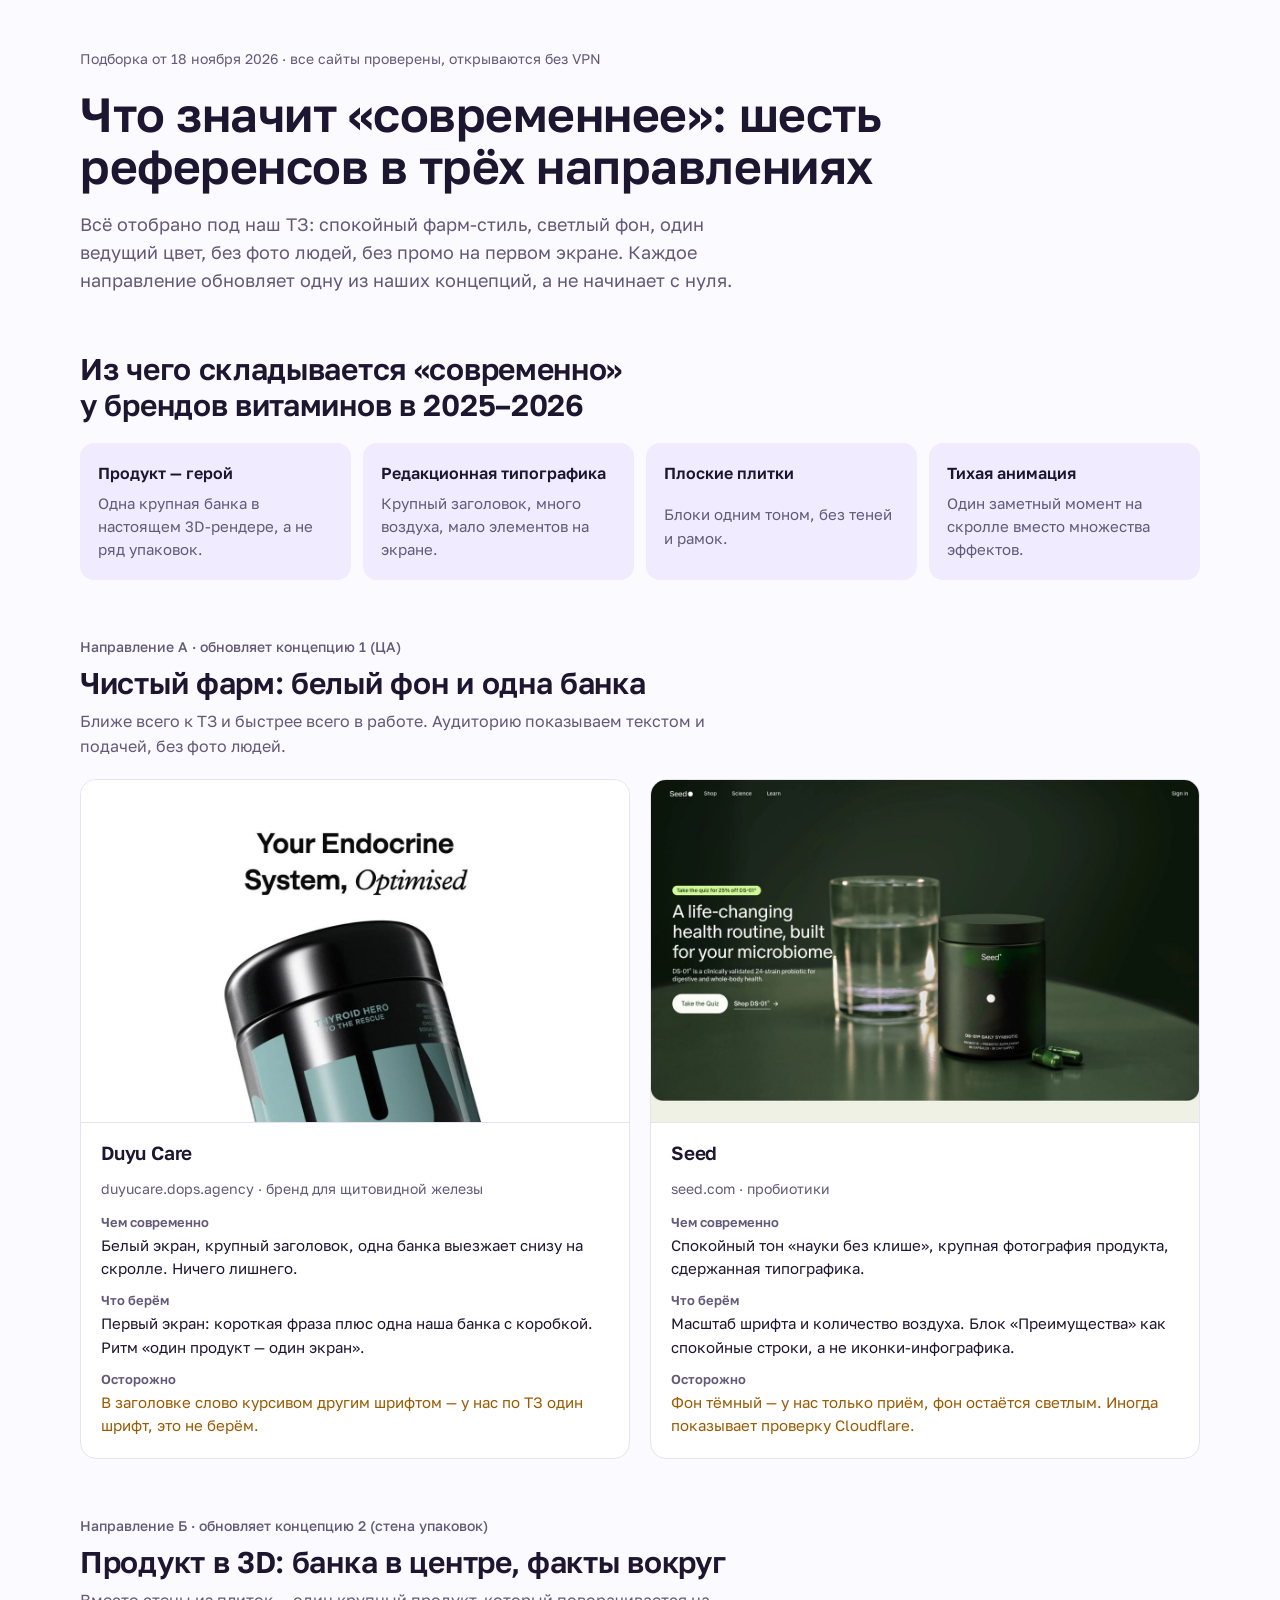
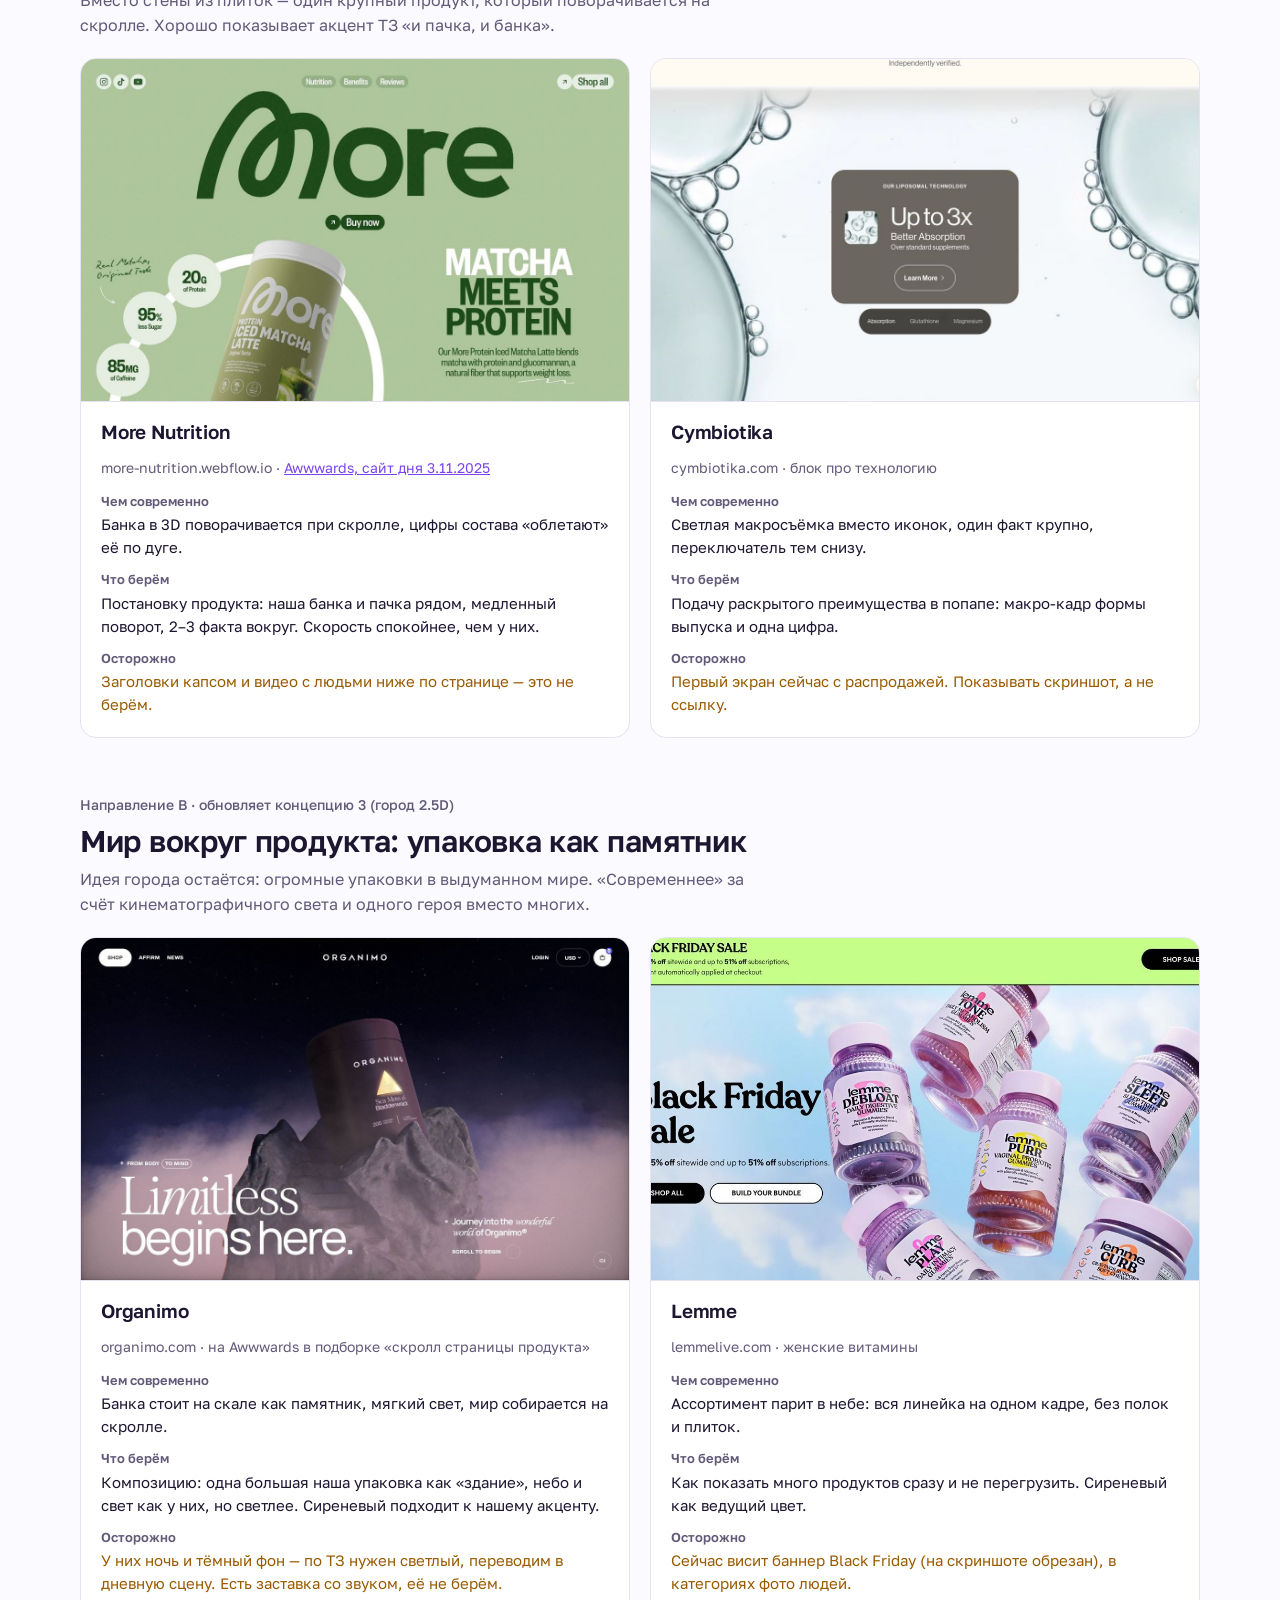
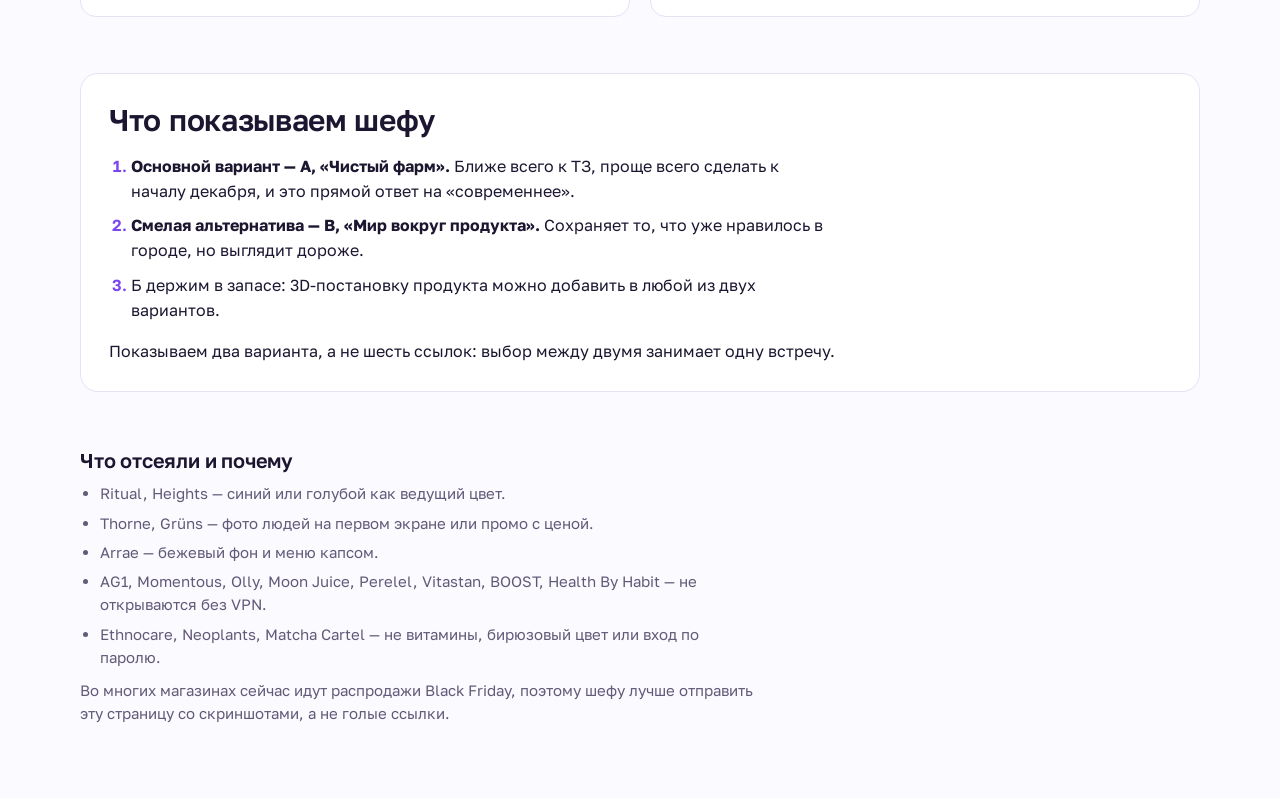
==== references/index.html @ 9828697a "Add reference board for the 'more modern' direction Co-Authored-By: Claude Opus 5.5 <noreply@anthrop" ====
<!doctype html>
<html lang="ru">
<head>
<meta charset="utf-8">
<meta name="viewport" content="width=device-width, initial-scale=1, viewport-fit=cover">
<meta name="robots" content="noindex">
<style>:root{color-scheme:light}body{margin:0;font:14px system-ui,sans-serif}img{max-width:100%}[hidden]{display:none!important}</style>
<title>Витаниум — референсы</title>
<link rel="preconnect" href="https://fonts.googleapis.com">
<link rel="stylesheet" href="https://fonts.googleapis.com/css2?family=Golos+Text:wght@400;500;600&display=swap">
<style>
/* Layout: narrow reading column; each direction is a band with two reference cards side by side, stacking on phones */
:root {
  --bg: #fbfaff;
  --surface: #ffffff;
  --fg: #1d1630;
  --muted: #625a78;
  --line: #e6e1f3;
  --accent: #7a45f0;
  --accent-soft: #f1ebff;
  --warn: #9a5a00;
  --font: "Golos Text", system-ui, -apple-system, "Segoe UI", Roboto, sans-serif;
}
@media (prefers-color-scheme: dark) { :root:not([data-theme="light"]) {
  --bg: #141020; --surface: #1c1730; --fg: #eeeaf7; --muted: #a79fbd; --line: #2e2747;
  --accent: #b393ff; --accent-soft: #261f40; --warn: #f0b45c; color-scheme: dark } }
:root[data-theme="dark"] {
  --bg: #141020; --surface: #1c1730; --fg: #eeeaf7; --muted: #a79fbd; --line: #2e2747;
  --accent: #b393ff; --accent-soft: #261f40; --warn: #f0b45c; color-scheme: dark }

body { background: var(--bg); color: var(--fg); font-family: var(--font); font-size: 16px; line-height: 1.55; }
.wrap { max-width: 1120px; margin: 0 auto; padding-left: max(16px, env(safe-area-inset-left, 0px)); padding-right: max(16px, env(safe-area-inset-right, 0px)); padding-block: 48px 72px; display: grid; gap: 56px; }
h1, h2, h3 { text-wrap: balance; margin: 0; font-weight: 600; letter-spacing: -0.01em; }
h1 { font-size: clamp(30px, 4.6vw, 48px); line-height: 1.1; }
h2 { font-size: clamp(22px, 2.8vw, 30px); line-height: 1.2; }
h3 { font-size: 19px; line-height: 1.3; }
p { margin: 0; }
a { color: var(--accent); }
a:focus-visible { outline: 2px solid var(--accent); outline-offset: 2px; border-radius: 2px; }
.lede { max-width: 62ch; color: var(--muted); font-size: 18px; }
.intro { display: grid; gap: 18px; }
.date { color: var(--muted); font-size: 14px; }

.traits { display: grid; grid-template-columns: repeat(auto-fit, minmax(220px, 1fr)); gap: 12px; }
.trait { background: var(--accent-soft); border-radius: 14px; padding: 18px; display: grid; gap: 6px; }
.trait b { font-weight: 600; }
.trait span { color: var(--muted); font-size: 15px; }

.dir { display: grid; gap: 20px; }
.dir-head { display: grid; gap: 8px; max-width: 70ch; }
.tag { font-size: 14px; font-weight: 500; color: var(--accent); }
.dir-head p { color: var(--muted); }
.cards { display: grid; grid-template-columns: repeat(auto-fit, minmax(300px, 1fr)); gap: 20px; }
.card { background: var(--surface); border: 1px solid var(--line); border-radius: 16px; overflow: hidden; display: grid; grid-template-rows: auto 1fr; min-width: 0; }
.card img { display: block; width: 100%; aspect-ratio: 16 / 10; object-fit: cover; object-position: top; border-bottom: 1px solid var(--line); }
.card-body { padding: 18px 20px 20px; display: grid; gap: 12px; align-content: start; min-width: 0; }
.card-body h3 a { color: var(--fg); text-decoration: none; }
.card-body h3 a:hover { color: var(--accent); }
.url { font-size: 14px; color: var(--muted); overflow-wrap: anywhere; }
dl { margin: 0; display: grid; gap: 10px; }
dt { font-size: 13px; font-weight: 600; color: var(--muted); }
dd { margin: 2px 0 0; font-size: 15px; }
.careful dd { color: var(--warn); }

.pick { background: var(--surface); border: 1px solid var(--line); border-radius: 18px; padding: 28px; display: grid; gap: 16px; }
.pick ol { margin: 0; padding-left: 22px; display: grid; gap: 10px; max-width: 70ch; }
.pick li::marker { color: var(--accent); font-weight: 600; }
.notes { display: grid; gap: 10px; color: var(--muted); font-size: 15px; max-width: 75ch; }
.notes h2 { color: var(--fg); font-size: 20px; }
.notes ul { margin: 0; padding-left: 20px; display: grid; gap: 6px; }
</style>
</head>
<body>

<div class="wrap">

  <header class="intro">
    <p class="date">Подборка от 18 ноября 2026 · все сайты проверены, открываются без VPN</p>
    <h1>Что значит «современнее»: шесть референсов в трёх направлениях</h1>
    <p class="lede">Всё отобрано под наш ТЗ: спокойный фарм-стиль, светлый фон, один ведущий цвет, без фото людей, без промо на первом экране. Каждое направление обновляет одну из наших концепций, а не начинает с нуля.</p>
  </header>

  <section class="dir" aria-labelledby="t-traits">
    <div class="dir-head">
      <h2 id="t-traits">Из чего складывается «современно» у брендов витаминов в 2025–2026</h2>
    </div>
    <div class="traits">
      <div class="trait"><b>Продукт — герой</b><span>Одна крупная банка в настоящем 3D-рендере, а не ряд упаковок.</span></div>
      <div class="trait"><b>Редакционная типографика</b><span>Крупный заголовок, много воздуха, мало элементов на экране.</span></div>
      <div class="trait"><b>Плоские плитки</b><span>Блоки одним тоном, без теней и рамок.</span></div>
      <div class="trait"><b>Тихая анимация</b><span>Один заметный момент на скролле вместо множества эффектов.</span></div>
    </div>
  </section>

  <section class="dir" aria-labelledby="t-a">
    <div class="dir-head">
      <p class="tag">Направление А · обновляет концепцию 1 (ЦА)</p>
      <h2 id="t-a">Чистый фарм: белый фон и одна банка</h2>
      <p>Ближе всего к ТЗ и быстрее всего в работе. Аудиторию показываем текстом и подачей, без фото людей.</p>
    </div>
    <div class="cards">
      <article class="card">
        <img src="img/duyu-jar.jpg" alt="Duyu Care: белый экран, заголовок «Your Endocrine System, Optimised», под ним выезжает чёрная банка" loading="lazy">
        <div class="card-body">
          <h3><a href="https://duyucare.dops.agency/" target="_blank" rel="noopener">Duyu Care</a></h3>
          <p class="url">duyucare.dops.agency · бренд для щитовидной железы</p>
          <dl>
            <div><dt>Чем современно</dt><dd>Белый экран, крупный заголовок, одна банка выезжает снизу на скролле. Ничего лишнего.</dd></div>
            <div><dt>Что берём</dt><dd>Первый экран: короткая фраза плюс одна наша банка с коробкой. Ритм «один продукт — один экран».</dd></div>
            <div class="careful"><dt>Осторожно</dt><dd>В заголовке слово курсивом другим шрифтом — у нас по ТЗ один шрифт, это не берём.</dd></div>
          </dl>
        </div>
      </article>
      <article class="card">
        <img src="img/seed-hero.jpg" alt="Seed: тёмно-зелёный кадр, банка и стакан воды на столе, заголовок слева" loading="lazy">
        <div class="card-body">
          <h3><a href="https://seed.com/" target="_blank" rel="noopener">Seed</a></h3>
          <p class="url">seed.com · пробиотики</p>
          <dl>
            <div><dt>Чем современно</dt><dd>Спокойный тон «науки без клише», крупная фотография продукта, сдержанная типографика.</dd></div>
            <div><dt>Что берём</dt><dd>Масштаб шрифта и количество воздуха. Блок «Преимущества» как спокойные строки, а не иконки-инфографика.</dd></div>
            <div class="careful"><dt>Осторожно</dt><dd>Фон тёмный — у нас только приём, фон остаётся светлым. Иногда показывает проверку Cloudflare.</dd></div>
          </dl>
        </div>
      </article>
    </div>
  </section>

  <section class="dir" aria-labelledby="t-b">
    <div class="dir-head">
      <p class="tag">Направление Б · обновляет концепцию 2 (стена упаковок)</p>
      <h2 id="t-b">Продукт в 3D: банка в центре, факты вокруг</h2>
      <p>Вместо стены из плиток — один крупный продукт, который поворачивается на скролле. Хорошо показывает акцент ТЗ «и пачка, и банка».</p>
    </div>
    <div class="cards">
      <article class="card">
        <img src="img/more-hero.jpg" alt="More Nutrition: зелёный экран, крупная банка в 3D, вокруг кружки с цифрами 20 г, 95 %, 85 мг" loading="lazy">
        <div class="card-body">
          <h3><a href="https://more-nutrition.webflow.io/" target="_blank" rel="noopener">More Nutrition</a></h3>
          <p class="url">more-nutrition.webflow.io · <a href="https://www.awwwards.com/more-nutrition-you-deserve-more.html" target="_blank" rel="noopener">Awwwards, сайт дня 3.11.2025</a></p>
          <dl>
            <div><dt>Чем современно</dt><dd>Банка в 3D поворачивается при скролле, цифры состава «облетают» её по дуге.</dd></div>
            <div><dt>Что берём</dt><dd>Постановку продукта: наша банка и пачка рядом, медленный поворот, 2–3 факта вокруг. Скорость спокойнее, чем у них.</dd></div>
            <div class="careful"><dt>Осторожно</dt><dd>Заголовки капсом и видео с людьми ниже по странице — это не берём.</dd></div>
          </dl>
        </div>
      </article>
      <article class="card">
        <img src="img/cymb-science.jpg" alt="Cymbiotika: макросъёмка пузырьков на светлом фоне, по центру карточка «Up to 3x Better Absorption»" loading="lazy">
        <div class="card-body">
          <h3><a href="https://cymbiotika.com/" target="_blank" rel="noopener">Cymbiotika</a></h3>
          <p class="url">cymbiotika.com · блок про технологию</p>
          <dl>
            <div><dt>Чем современно</dt><dd>Светлая макросъёмка вместо иконок, один факт крупно, переключатель тем снизу.</dd></div>
            <div><dt>Что берём</dt><dd>Подачу раскрытого преимущества в попапе: макро-кадр формы выпуска и одна цифра.</dd></div>
            <div class="careful"><dt>Осторожно</dt><dd>Первый экран сейчас с распродажей. Показывать скриншот, а не ссылку.</dd></div>
          </dl>
        </div>
      </article>
    </div>
  </section>

  <section class="dir" aria-labelledby="t-c">
    <div class="dir-head">
      <p class="tag">Направление В · обновляет концепцию 3 (город 2.5D)</p>
      <h2 id="t-c">Мир вокруг продукта: упаковка как памятник</h2>
      <p>Идея города остаётся: огромные упаковки в выдуманном мире. «Современнее» за счёт кинематографичного света и одного героя вместо многих.</p>
    </div>
    <div class="cards">
      <article class="card">
        <img src="img/organimo-hero.jpg" alt="Organimo: банка стоит на скале среди облаков, сиреневое небо, заголовок «Limitless begins here»" loading="lazy">
        <div class="card-body">
          <h3><a href="https://organimo.com/" target="_blank" rel="noopener">Organimo</a></h3>
          <p class="url">organimo.com · на Awwwards в подборке «скролл страницы продукта»</p>
          <dl>
            <div><dt>Чем современно</dt><dd>Банка стоит на скале как памятник, мягкий свет, мир собирается на скролле.</dd></div>
            <div><dt>Что берём</dt><dd>Композицию: одна большая наша упаковка как «здание», небо и свет как у них, но светлее. Сиреневый подходит к нашему акценту.</dd></div>
            <div class="careful"><dt>Осторожно</dt><dd>У них ночь и тёмный фон — по ТЗ нужен светлый, переводим в дневную сцену. Есть заставка со звуком, её не берём.</dd></div>
          </dl>
        </div>
      </article>
      <article class="card">
        <img src="img/lemme-hero.jpg" alt="Lemme: банки витаминов с сиреневыми крышками парят в небе" loading="lazy">
        <div class="card-body">
          <h3><a href="https://lemmelive.com/" target="_blank" rel="noopener">Lemme</a></h3>
          <p class="url">lemmelive.com · женские витамины</p>
          <dl>
            <div><dt>Чем современно</dt><dd>Ассортимент парит в небе: вся линейка на одном кадре, без полок и плиток.</dd></div>
            <div><dt>Что берём</dt><dd>Как показать много продуктов сразу и не перегрузить. Сиреневый как ведущий цвет.</dd></div>
            <div class="careful"><dt>Осторожно</dt><dd>Сейчас висит баннер Black Friday (на скриншоте обрезан), в категориях фото людей.</dd></div>
          </dl>
        </div>
      </article>
    </div>
  </section>

  <section class="pick" aria-labelledby="t-pick">
    <h2 id="t-pick">Что показываем шефу</h2>
    <ol>
      <li><b>Основной вариант — А, «Чистый фарм».</b> Ближе всего к ТЗ, проще всего сделать к началу декабря, и это прямой ответ на «современнее».</li>
      <li><b>Смелая альтернатива — В, «Мир вокруг продукта».</b> Сохраняет то, что уже нравилось в городе, но выглядит дороже.</li>
      <li>Б держим в запасе: 3D-постановку продукта можно добавить в любой из двух вариантов.</li>
    </ol>
    <p>Показываем два варианта, а не шесть ссылок: выбор между двумя занимает одну встречу.</p>
  </section>

  <section class="notes" aria-labelledby="t-notes">
    <h2 id="t-notes">Что отсеяли и почему</h2>
    <ul>
      <li>Ritual, Heights — синий или голубой как ведущий цвет.</li>
      <li>Thorne, Grüns — фото людей на первом экране или промо с ценой.</li>
      <li>Arrae — бежевый фон и меню капсом.</li>
      <li>AG1, Momentous, Olly, Moon Juice, Perelel, Vitastan, BOOST, Health By Habit — не открываются без VPN.</li>
      <li>Ethnocare, Neoplants, Matcha Cartel — не витамины, бирюзовый цвет или вход по паролю.</li>
    </ul>
    <p>Во многих магазинах сейчас идут распродажи Black Friday, поэтому шефу лучше отправить эту страницу со скриншотами, а не голые ссылки.</p>
  </section>

</div>
</body>
</html>
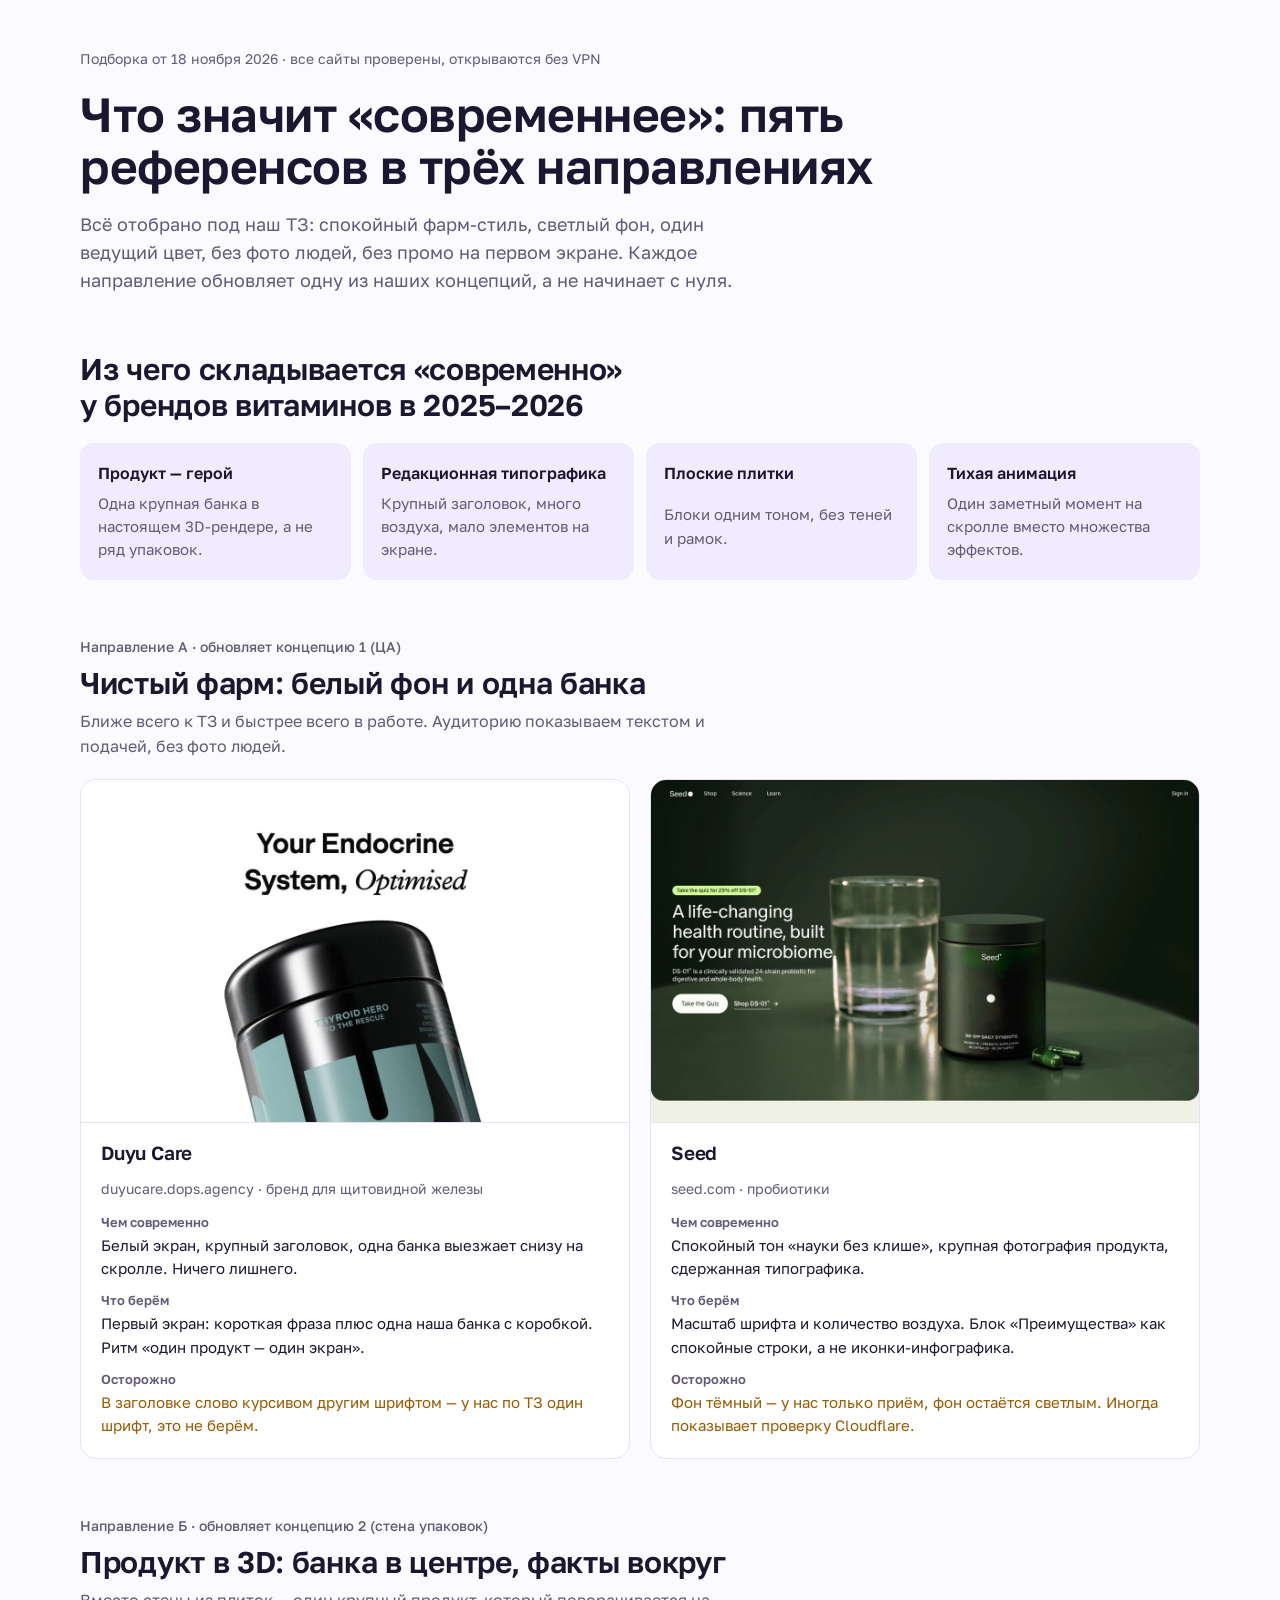
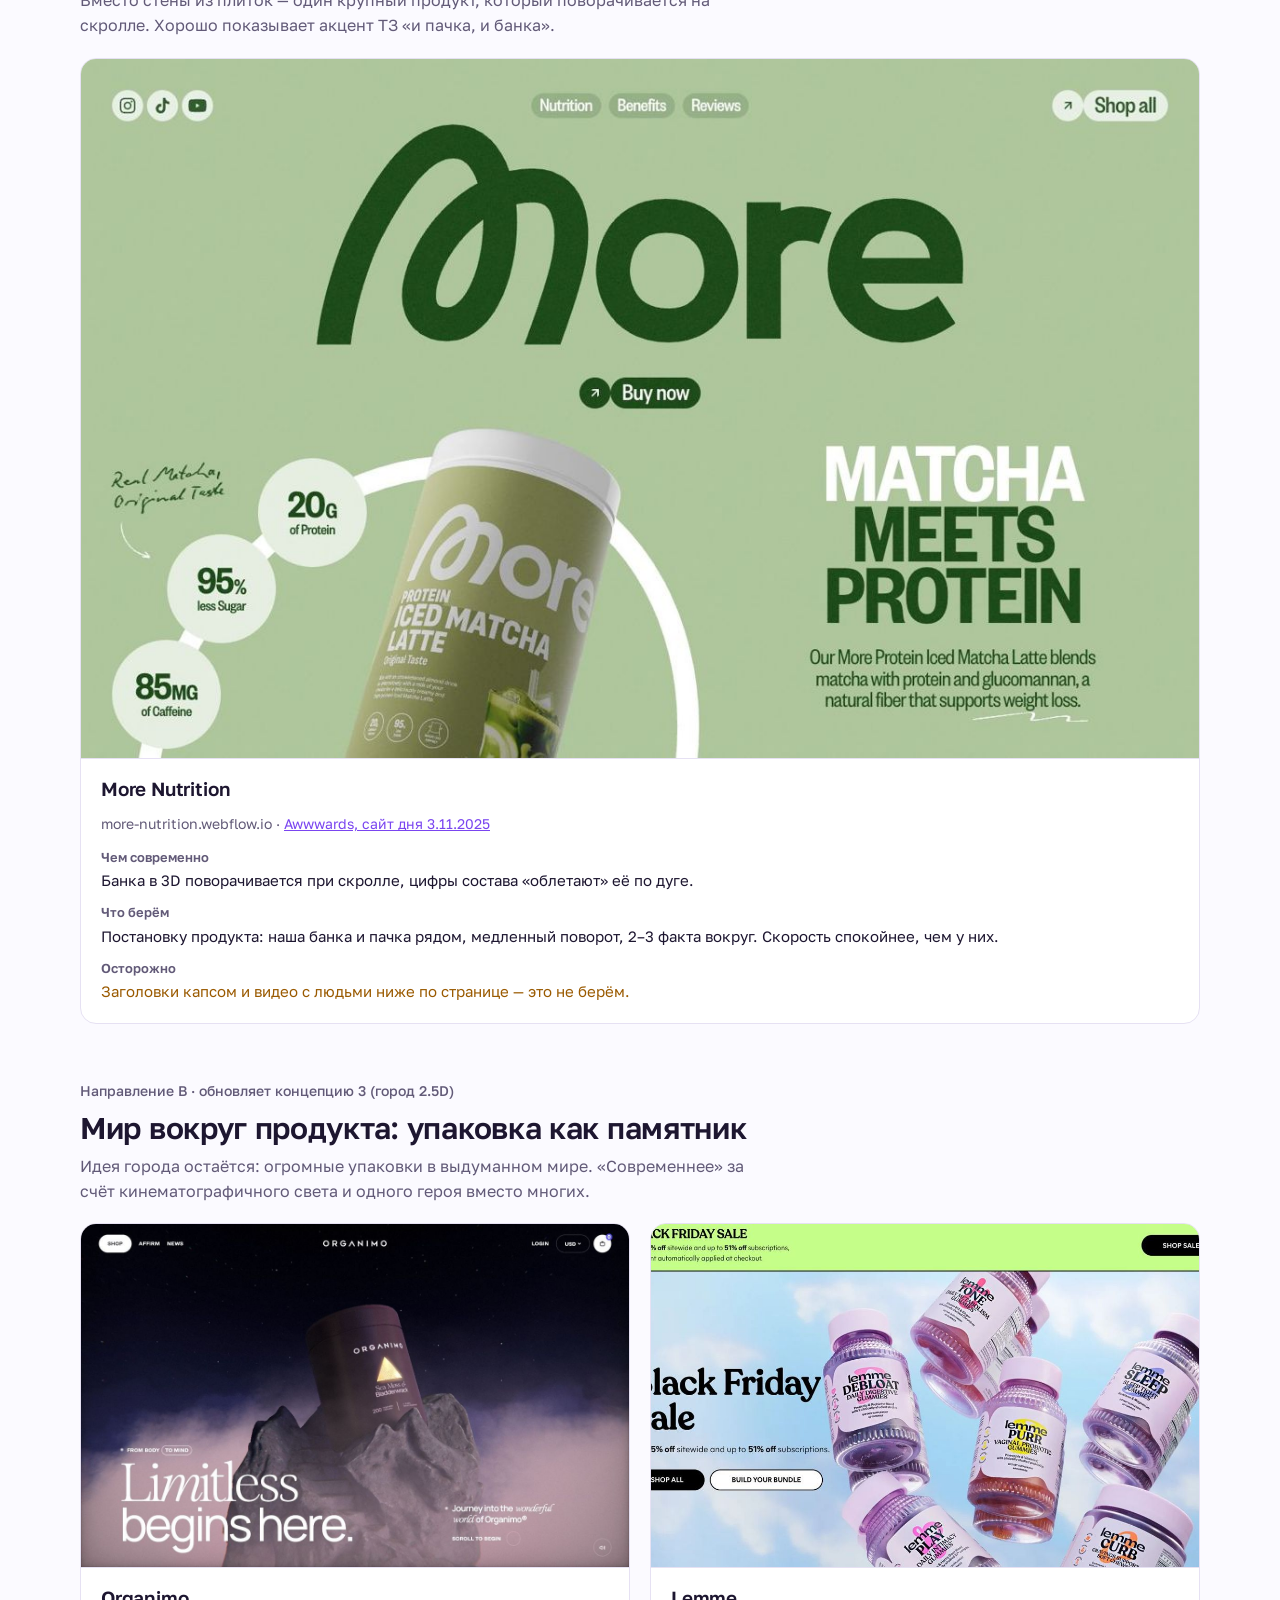
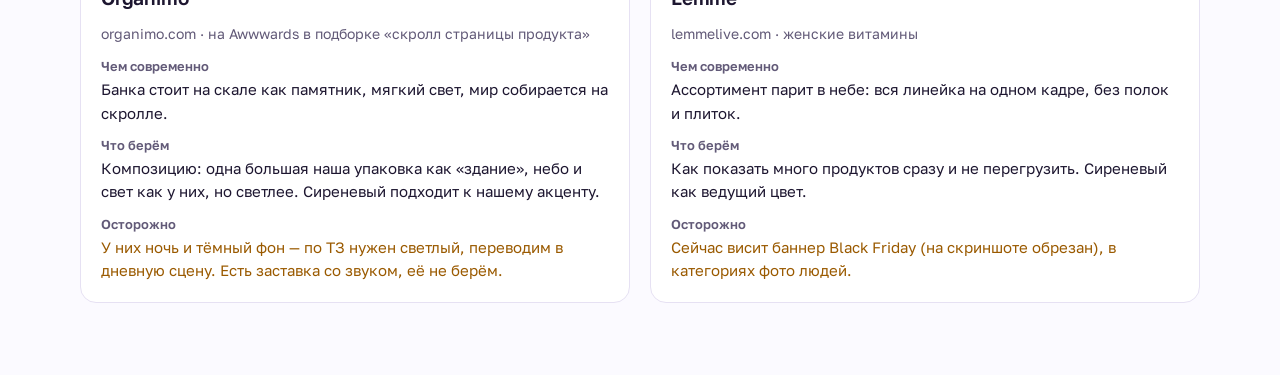
==== commit 037954b0: "Trim reference boards: drop Cymbiotika and the pick/filtered blocks Co-Authored-By: Claude Opus 5.5 " ====
--- a/references/index.html
+++ b/references/index.html
@@ -76,7 +76,7 @@
 
   <header class="intro">
     <p class="date">Подборка от 18 ноября 2026 · все сайты проверены, открываются без VPN</p>
-    <h1>Что значит «современнее»: шесть референсов в трёх направлениях</h1>
+    <h1>Что значит «современнее»: пять референсов в трёх направлениях</h1>
     <p class="lede">Всё отобрано под наш ТЗ: спокойный фарм-стиль, светлый фон, один ведущий цвет, без фото людей, без промо на первом экране. Каждое направление обновляет одну из наших концепций, а не начинает с нуля.</p>
   </header>
 
@@ -145,18 +145,6 @@
           </dl>
         </div>
       </article>
-      <article class="card">
-        <img src="img/cymb-science.jpg" alt="Cymbiotika: макросъёмка пузырьков на светлом фоне, по центру карточка «Up to 3x Better Absorption»" loading="lazy">
-        <div class="card-body">
-          <h3><a href="https://cymbiotika.com/" target="_blank" rel="noopener">Cymbiotika</a></h3>
-          <p class="url">cymbiotika.com · блок про технологию</p>
-          <dl>
-            <div><dt>Чем современно</dt><dd>Светлая макросъёмка вместо иконок, один факт крупно, переключатель тем снизу.</dd></div>
-            <div><dt>Что берём</dt><dd>Подачу раскрытого преимущества в попапе: макро-кадр формы выпуска и одна цифра.</dd></div>
-            <div class="careful"><dt>Осторожно</dt><dd>Первый экран сейчас с распродажей. Показывать скриншот, а не ссылку.</dd></div>
-          </dl>
-        </div>
-      </article>
     </div>
   </section>
 
@@ -194,28 +182,6 @@
     </div>
   </section>
 
-  <section class="pick" aria-labelledby="t-pick">
-    <h2 id="t-pick">Что показываем шефу</h2>
-    <ol>
-      <li><b>Основной вариант — А, «Чистый фарм».</b> Ближе всего к ТЗ, проще всего сделать к началу декабря, и это прямой ответ на «современнее».</li>
-      <li><b>Смелая альтернатива — В, «Мир вокруг продукта».</b> Сохраняет то, что уже нравилось в городе, но выглядит дороже.</li>
-      <li>Б держим в запасе: 3D-постановку продукта можно добавить в любой из двух вариантов.</li>
-    </ol>
-    <p>Показываем два варианта, а не шесть ссылок: выбор между двумя занимает одну встречу.</p>
-  </section>
-
-  <section class="notes" aria-labelledby="t-notes">
-    <h2 id="t-notes">Что отсеяли и почему</h2>
-    <ul>
-      <li>Ritual, Heights — синий или голубой как ведущий цвет.</li>
-      <li>Thorne, Grüns — фото людей на первом экране или промо с ценой.</li>
-      <li>Arrae — бежевый фон и меню капсом.</li>
-      <li>AG1, Momentous, Olly, Moon Juice, Perelel, Vitastan, BOOST, Health By Habit — не открываются без VPN.</li>
-      <li>Ethnocare, Neoplants, Matcha Cartel — не витамины, бирюзовый цвет или вход по паролю.</li>
-    </ul>
-    <p>Во многих магазинах сейчас идут распродажи Black Friday, поэтому шефу лучше отправить эту страницу со скриншотами, а не голые ссылки.</p>
-  </section>
-
 </div>
 </body>
 </html>
